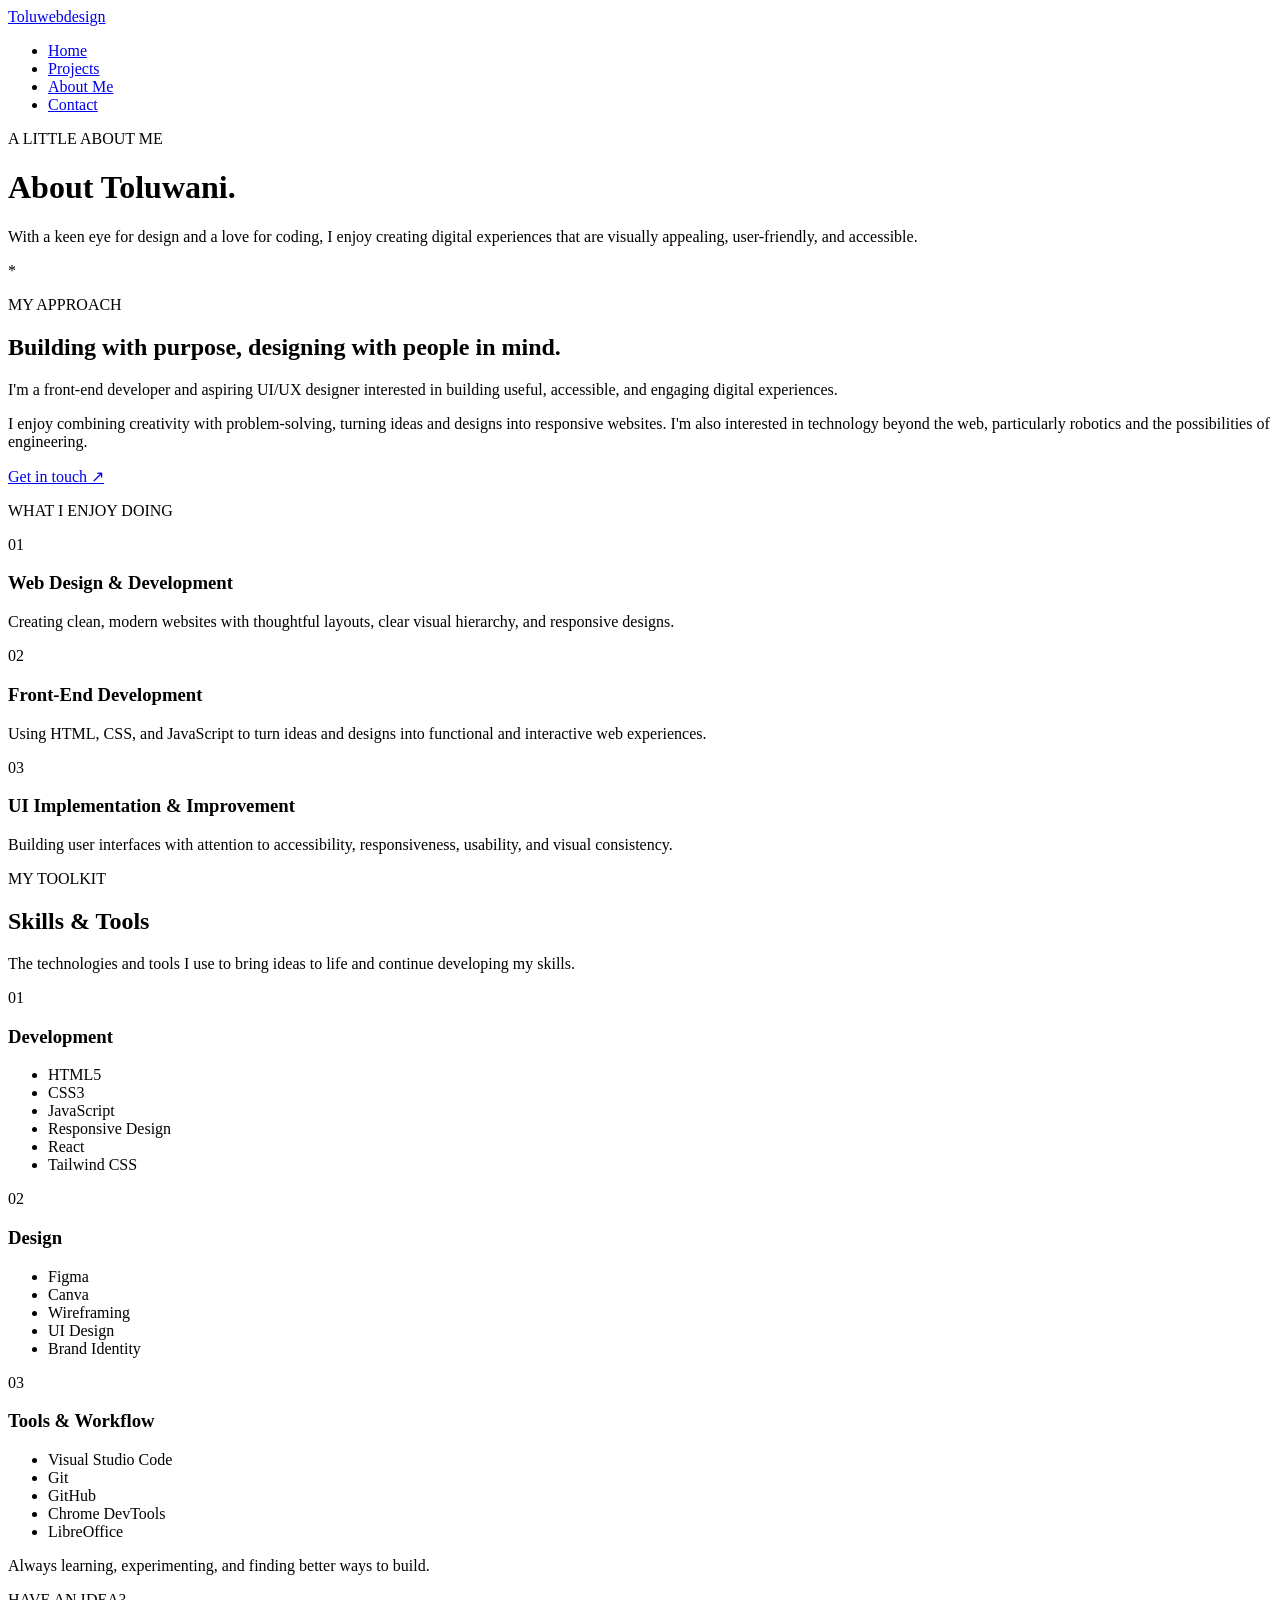
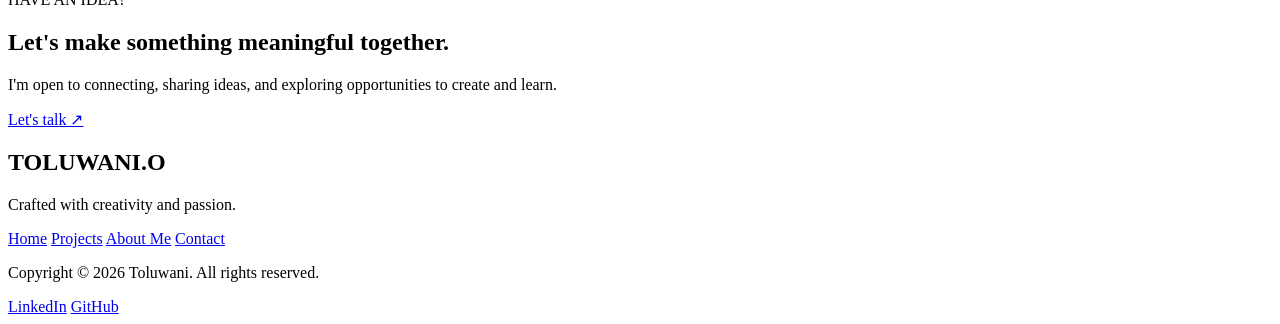
==== WebDev-L1-Portfolio/HTML Files/about.html @ fa63b650 "Added html files to portfolio" ====
<!DOCTYPE html>
<html lang="en">
<head>
  <meta charset="UTF-8">
  <meta name="viewport" content="width=device-width, initial-scale=1.0">
  <meta name="description" content="Learn more about Toluwani, her approach to web development, design, and the tools she uses.">
  <title>About Me | Toluwani</title>
  <link rel="stylesheet" href="about.css">
</head>
<body>

  <nav class="navbar">
    <a href="index.html" class="logo">Toluwebdesign</a>

    <ul class="nav-links">
      <li><a href="index.html">Home</a></li>
      <li><a href="projects.html">Projects</a></li>
      <li><a href="about.html" class="active">About Me</a></li>
      <li><a href="contact.html">Contact</a></li>
    </ul>
  </nav>

  <main>
    <!-- INTRODUCTION -->
    <header class="about-hero">
      <div class="hero-heading">
        <p class="eyebrow">A LITTLE ABOUT ME</p>
        <h1>About <span>Toluwani.</span></h1>
        <p class="hero-description">
          With a keen eye for design and a love for coding, I enjoy
          creating digital experiences that are visually appealing,
          user-friendly, and accessible.
        </p>
      </div>
      <div class="hero-star" aria-hidden="true">*</div>
    </header>

    <!-- ABOUT / APPROACH -->
    <section class="purpose-section">
      <div class="section-heading">
        <span class="blue-square"></span>
        <p>MY APPROACH</p>
      </div>

      <div class="purpose-content">
        <h2>Building with purpose, designing with people in mind.</h2>

        <div class="purpose-description">
          <p>
            I'm a front-end developer and aspiring UI/UX designer
            interested in building useful, accessible, and engaging
            digital experiences.
          </p>
          <p>
            I enjoy combining creativity with problem-solving, turning
            ideas and designs into responsive websites. I'm also
            interested in technology beyond the web, particularly
            robotics and the possibilities of engineering.
          </p>
          <a href="contact.html" class="primary-button">Get in touch ↗</a>
        </div>
      </div>
    </section>

    <!-- WHAT I DO -->
    <section class="services-section">
      <div class="section-heading">
        <span class="blue-square"></span>
        <p>WHAT I ENJOY DOING</p>
      </div>

      <div class="service-grid">
        <article class="service-card">
          <span class="service-number">01</span>
          <h3>Web Design & Development</h3>
          <p>
            Creating clean, modern websites with thoughtful layouts,
            clear visual hierarchy, and responsive designs.
          </p>
        </article>

        <article class="service-card">
          <span class="service-number">02</span>
          <h3>Front-End Development</h3>
          <p>
            Using HTML, CSS, and JavaScript to turn ideas and designs
            into functional and interactive web experiences.
          </p>
        </article>

        <article class="service-card">
          <span class="service-number">03</span>
          <h3>UI Implementation & Improvement</h3>
          <p>
            Building user interfaces with attention to accessibility,
            responsiveness, usability, and visual consistency.
          </p>
        </article>
      </div>
    </section>

    <!-- SKILLS AND TOOLS -->
    <section class="stack-section">
      <div class="section-heading">
        <span class="blue-square"></span>
        <p>MY TOOLKIT</p>
      </div>

      <div class="stack-heading">
        <h2>Skills & Tools</h2>
        <p>
          The technologies and tools I use to bring ideas to life
          and continue developing my skills.
        </p>
      </div>

      <div class="stack-grid">
        <article class="stack-card">
          <span class="stack-icon">01</span>
          <h3>Development</h3>
          <ul>
            <li>HTML5</li>
            <li>CSS3</li>
            <li>JavaScript</li>
            <li>Responsive Design</li>
            <li>React</li>
            <li>Tailwind CSS</li>
          </ul>
        </article>

        <article class="stack-card">
          <span class="stack-icon">02</span>
          <h3>Design</h3>
          <ul>
            <li>Figma</li>
            <li>Canva</li>
            <li>Wireframing</li>
            <li>UI Design</li>
            <li>Brand Identity</li>
          </ul>
        </article>

        <article class="stack-card">
          <span class="stack-icon">03</span>
          <h3>Tools & Workflow</h3>
          <ul>
            <li>Visual Studio Code</li>
            <li>Git</li>
            <li>GitHub</li>
            <li>Chrome DevTools</li>
            <li>LibreOffice</li>
          </ul>
        </article>
      </div>

      <p class="learning-note">
        Always learning, experimenting, and finding better ways to build.
      </p>
    </section>

    <!-- CONTACT CTA -->
    <section class="about-cta">
      <div>
        <p class="eyebrow">HAVE AN IDEA?</p>
        <h2>Let's make something meaningful together.</h2>
        <p>
          I'm open to connecting, sharing ideas, and exploring
          opportunities to create and learn.
        </p>
      </div>
      <a href="contact.html" class="primary-button">Let's talk ↗</a>
    </section>
  </main>

  <!-- FOOTER -->
  <footer class="footer">
    <div class="footer-top">
      <div>
        <h2>TOLUWANI.O</h2>
        <p>Crafted with creativity and passion.</p>
      </div>

      <div class="footer-nav">
        <a href="index.html">Home</a>
        <a href="projects.html">Projects</a>
        <a href="about.html">About Me</a>
        <a href="contact.html">Contact</a>
      </div>
    </div>

    <div class="footer-bottom">
      <p>Copyright &copy; 2026 Toluwani. All rights reserved.</p>
      <div class="footer-socials">
        <a href="https://www.linkedin.com/in/toluwaniolasupo"
           target="_blank" rel="noopener noreferrer">LinkedIn</a>
        <a href="https://github.com/Toluwebdesign"
           target="_blank" rel="noopener noreferrer">GitHub</a>
      </div>
    </div>
  </footer>

</body>
</html>
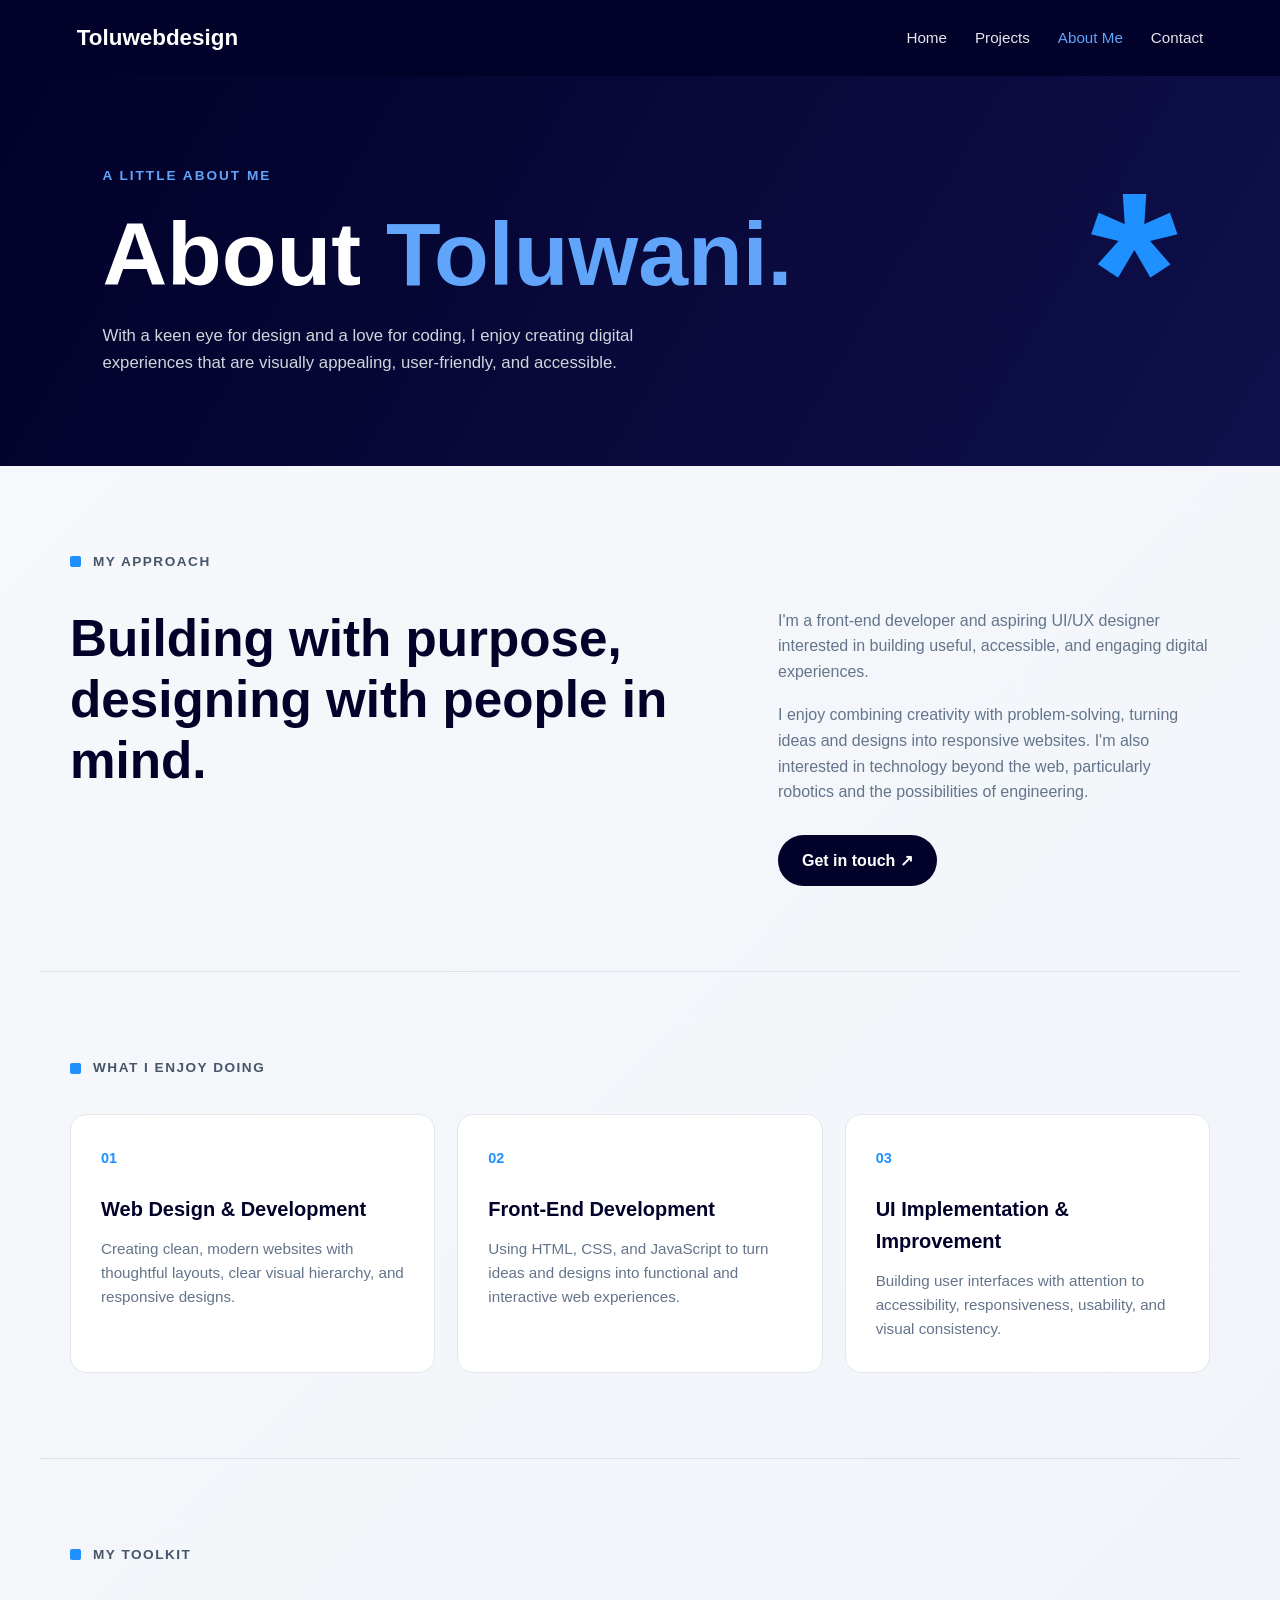
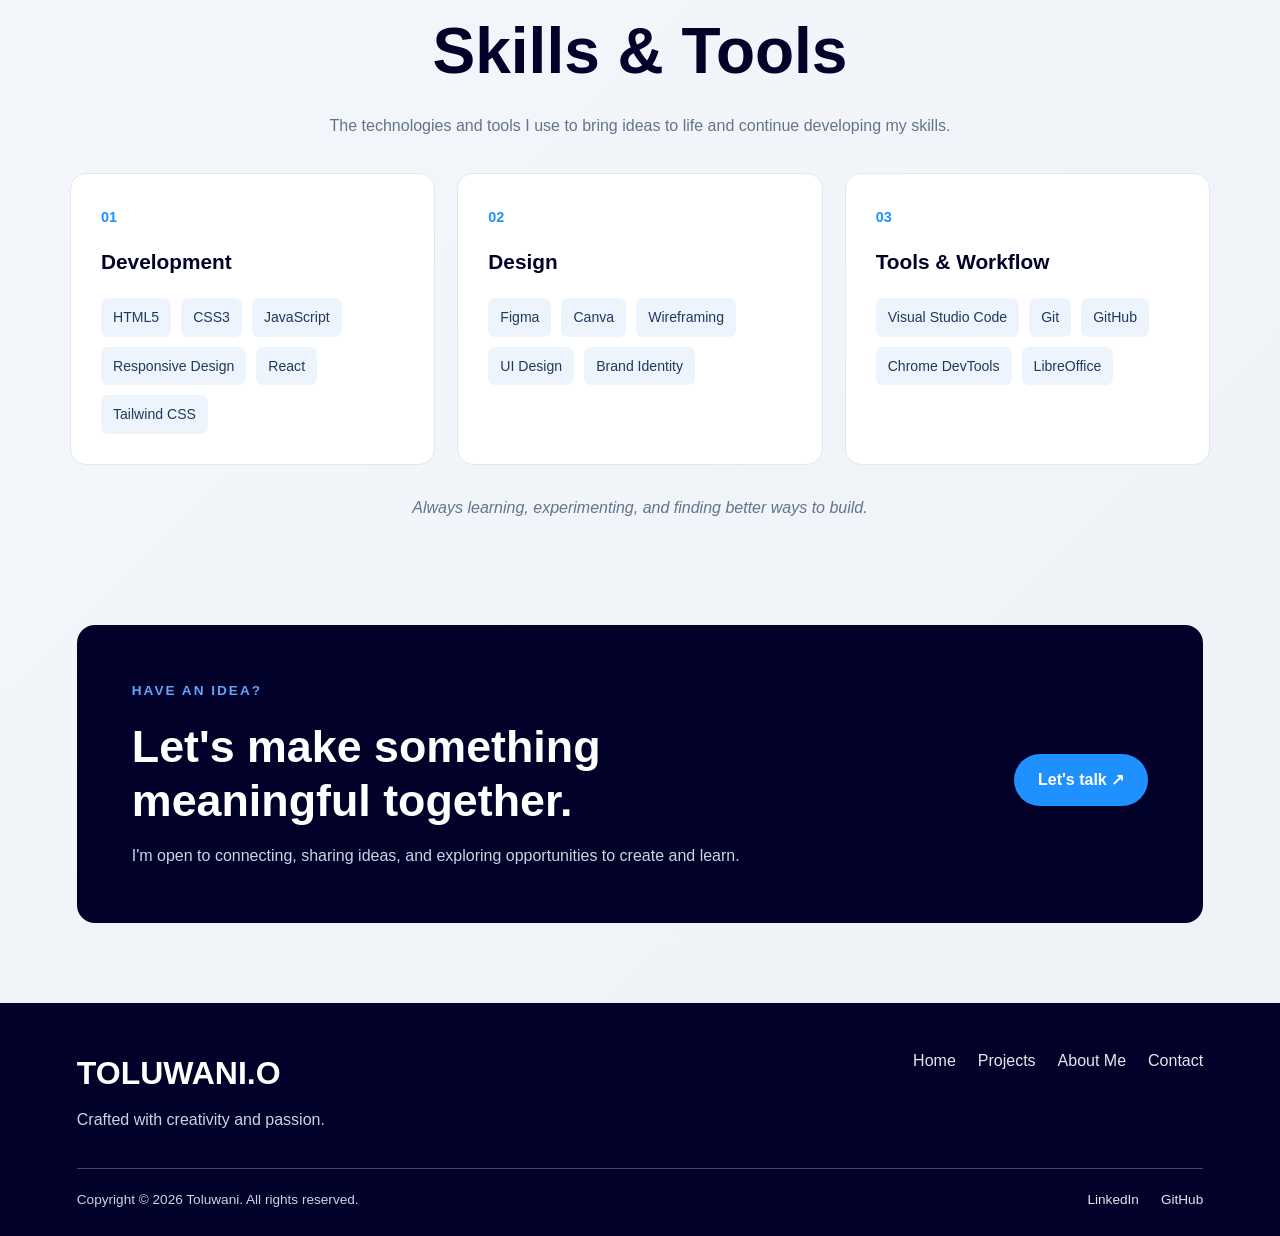
==== commit a86e0e80: "Added images to projects" ====
--- a/WebDev-L1-Portfolio/HTML Files/about.html
+++ b/WebDev-L1-Portfolio/HTML Files/about.html
@@ -6,7 +6,7 @@
   <meta name="viewport" content="width=device-width, initial-scale=1.0">
   <meta name="description" content="Learn more about Toluwani, her approach to web development, design, and the tools she uses.">
   <title>About Me | Toluwani</title>
-  <link rel="stylesheet" href="about.css">
+  <link rel="stylesheet" href="../CSS files/about.css">
 </head>
 <body>
 
--- a/WebDev-L1-Portfolio/CSS files/about.css
+++ b/WebDev-L1-Portfolio/CSS files/about.css
@@ -0,0 +1,421 @@
+
+* {
+  box-sizing: border-box;
+  margin: 0;
+  padding: 0;
+}
+
+body {
+  font-family: 'Poppins', 'Segoe UI', Arial, sans-serif;
+  background: linear-gradient(135deg, #f7f9fc 0%, #eef2f7 100%);
+  color: #111827;
+  line-height: 1.6;
+}
+
+.navbar {
+  background: rgb(1, 1, 41);
+  padding: 20px 6%;
+  display: flex;
+  justify-content: space-between;
+  align-items: center;
+  gap: 20px;
+}
+
+.logo {
+  color: #fff;
+  font-size: 1.4rem;
+  font-weight: 700;
+  text-decoration: none;
+}
+
+.nav-links {
+  display: flex;
+  flex-wrap: wrap;
+  gap: 28px;
+  list-style: none;
+}
+
+.nav-links a {
+  color: #e5e7eb;
+  text-decoration: none;
+  font-size: 0.95rem;
+  transition: color 0.3s ease;
+}
+
+.nav-links a:hover,
+.nav-links a.active {
+  color: #60a5fa;
+}
+
+/* HERO */
+.about-hero {
+  background: linear-gradient(120deg, #010129, #10104c);
+  color: #fff;
+  min-height: 390px;
+  padding: 75px 8%;
+  display: flex;
+  justify-content: space-between;
+  align-items: center;
+  gap: 30px;
+}
+
+.hero-heading {
+  max-width: 750px;
+}
+
+.eyebrow {
+  color: #60a5fa;
+  font-size: 0.85rem;
+  font-weight: 700;
+  letter-spacing: 2px;
+  margin-bottom: 18px;
+}
+
+.about-hero h1 {
+  font-size: clamp(3rem, 7vw, 6rem);
+  line-height: 1.1;
+  margin-bottom: 20px;
+}
+
+.about-hero h1 span {
+  color: #60a5fa;
+}
+
+.hero-description {
+  max-width: 550px;
+  color: #d1d5db;
+  font-size: 1.05rem;
+}
+
+.hero-star {
+  color: #1e90ff;
+  font-size: clamp(7rem, 18vw, 14rem);
+  font-weight: 700;
+  line-height: 1;
+}
+
+/* SHARED SECTION HEADING */
+.purpose-section,
+.services-section,
+.stack-section {
+  max-width: 1200px;
+  margin: 0 auto;
+  padding: 85px 30px;
+}
+
+.section-heading {
+  display: flex;
+  align-items: center;
+  gap: 12px;
+  margin-bottom: 35px;
+}
+
+.blue-square {
+  width: 11px;
+  height: 11px;
+  background: #1e90ff;
+  border-radius: 2px;
+}
+
+.section-heading p {
+  font-size: 0.85rem;
+  font-weight: 700;
+  letter-spacing: 1.5px;
+  color: #475569;
+}
+
+/* PURPOSE */
+.purpose-content {
+  display: grid;
+  grid-template-columns: 1.2fr 0.8fr;
+  gap: 60px;
+  align-items: start;
+}
+
+.purpose-content h2 {
+  font-size: clamp(2rem, 4vw, 3.5rem);
+  line-height: 1.2;
+  color: #010129;
+}
+
+.purpose-description p {
+  color: #64748b;
+  margin-bottom: 18px;
+}
+
+.primary-button {
+  display: inline-block;
+  margin-top: 12px;
+  padding: 13px 24px;
+  background: #010129;
+  color: #fff;
+  border-radius: 50px;
+  text-decoration: none;
+  font-weight: 600;
+  transition: 0.3s ease;
+}
+
+.primary-button:hover {
+  background: #1e90ff;
+  transform: translateY(-3px);
+}
+
+/* SERVICES */
+.services-section {
+  border-top: 1px solid #dbe2ea;
+  border-bottom: 1px solid #dbe2ea;
+}
+
+.service-grid {
+  display: grid;
+  grid-template-columns: repeat(3, 1fr);
+  gap: 22px;
+}
+
+.service-card {
+  background: #fff;
+  padding: 30px;
+  border: 1px solid #e5e7eb;
+  border-radius: 16px;
+  transition: transform 0.3s ease, box-shadow 0.3s ease;
+}
+
+.service-card:hover {
+  transform: translateY(-6px);
+  box-shadow: 0 15px 35px rgba(15, 23, 42, 0.09);
+}
+
+.service-number,
+.stack-icon {
+  color: #1e90ff;
+  font-weight: 700;
+  font-size: 0.9rem;
+}
+
+.service-card h3 {
+  color: #010129;
+  font-size: 1.25rem;
+  margin: 22px 0 12px;
+}
+
+.service-card p {
+  color: #64748b;
+  font-size: 0.95rem;
+}
+
+/* SKILLS */
+.stack-heading {
+  text-align: center;
+  max-width: 650px;
+  margin: 0 auto 35px;
+}
+
+.stack-heading h2 {
+  color: #010129;
+  font-size: clamp(2.5rem, 5vw, 4rem);
+  margin-bottom: 10px;
+}
+
+.stack-heading p {
+  color: #64748b;
+}
+
+.stack-grid {
+  display: grid;
+  grid-template-columns: repeat(3, 1fr);
+  gap: 22px;
+}
+
+.stack-card {
+  background: #fff;
+  border: 1px solid #e5e7eb;
+  border-radius: 16px;
+  padding: 30px;
+}
+
+.stack-card h3 {
+  color: #010129;
+  font-size: 1.3rem;
+  margin: 15px 0 20px;
+}
+
+.stack-card ul {
+  list-style: none;
+  display: flex;
+  flex-wrap: wrap;
+  gap: 10px;
+}
+
+.stack-card li {
+  background: #eef4fc;
+  color: #1e3a5f;
+  border-radius: 7px;
+  padding: 8px 12px;
+  font-size: 0.88rem;
+}
+
+.learning-note {
+  text-align: center;
+  color: #64748b;
+  margin-top: 30px;
+  font-style: italic;
+}
+
+/* CALL TO ACTION */
+.about-cta {
+  background: #010129;
+  color: #fff;
+  margin: 20px 6% 80px;
+  padding: 55px;
+  border-radius: 18px;
+  display: flex;
+  justify-content: space-between;
+  align-items: center;
+  gap: 30px;
+}
+
+.about-cta > div {
+  max-width: 650px;
+}
+
+.about-cta h2 {
+  font-size: clamp(1.8rem, 4vw, 2.8rem);
+  line-height: 1.2;
+  margin-bottom: 15px;
+}
+
+.about-cta > div > p:last-child {
+  color: #cbd5e1;
+}
+
+.about-cta .primary-button {
+  background: #1e90ff;
+  white-space: nowrap;
+}
+
+.about-cta .primary-button:hover {
+  background: #fff;
+  color: #010129;
+}
+
+/* FOOTER */
+.footer {
+  background: #010129;
+  color: #fff;
+  padding: 45px 6% 25px;
+}
+
+.footer-top {
+  display: flex;
+  justify-content: space-between;
+  align-items: flex-start;
+  gap: 30px;
+  padding-bottom: 35px;
+}
+
+.footer-top h2 {
+  font-size: 2rem;
+  margin-bottom: 8px;
+}
+
+.footer-top p,
+.footer-bottom {
+  color: #cbd5e1;
+}
+
+.footer-nav,
+.footer-socials {
+  display: flex;
+  flex-wrap: wrap;
+  gap: 22px;
+}
+
+.footer-nav a,
+.footer-socials a {
+  color: #e5e7eb;
+  text-decoration: none;
+}
+
+.footer-nav a:hover,
+.footer-socials a:hover {
+  color: #60a5fa;
+}
+
+.footer-bottom {
+  border-top: 1px solid #454563;
+  padding-top: 20px;
+  display: flex;
+  justify-content: space-between;
+  gap: 15px;
+  flex-wrap: wrap;
+  font-size: 0.85rem;
+}
+
+/* TABLET */
+@media (max-width: 850px) {
+  .purpose-content {
+    grid-template-columns: 1fr;
+    gap: 25px;
+  }
+
+  .service-grid,
+  .stack-grid {
+    grid-template-columns: repeat(2, 1fr);
+  }
+
+  .about-cta {
+    padding: 40px;
+  }
+}
+
+/* MOBILE */
+@media (max-width: 600px) {
+  .navbar {
+    flex-direction: column;
+    text-align: center;
+  }
+
+  .nav-links {
+    justify-content: center;
+    gap: 14px 20px;
+  }
+
+  .about-hero {
+    min-height: auto;
+    padding: 60px 25px;
+  }
+
+  .hero-star {
+    display: none;
+  }
+
+  .purpose-section,
+  .services-section,
+  .stack-section {
+    padding: 60px 22px;
+  }
+
+  .service-grid,
+  .stack-grid {
+    grid-template-columns: 1fr;
+  }
+
+  .about-cta {
+    margin: 10px 15px 60px;
+    padding: 30px 24px;
+    flex-direction: column;
+    align-items: flex-start;
+  }
+
+  .footer-top {
+    flex-direction: column;
+  }
+
+  .footer-nav {
+    gap: 15px;
+  }
+
+  .footer-bottom {
+    flex-direction: column;
+  }
+}
